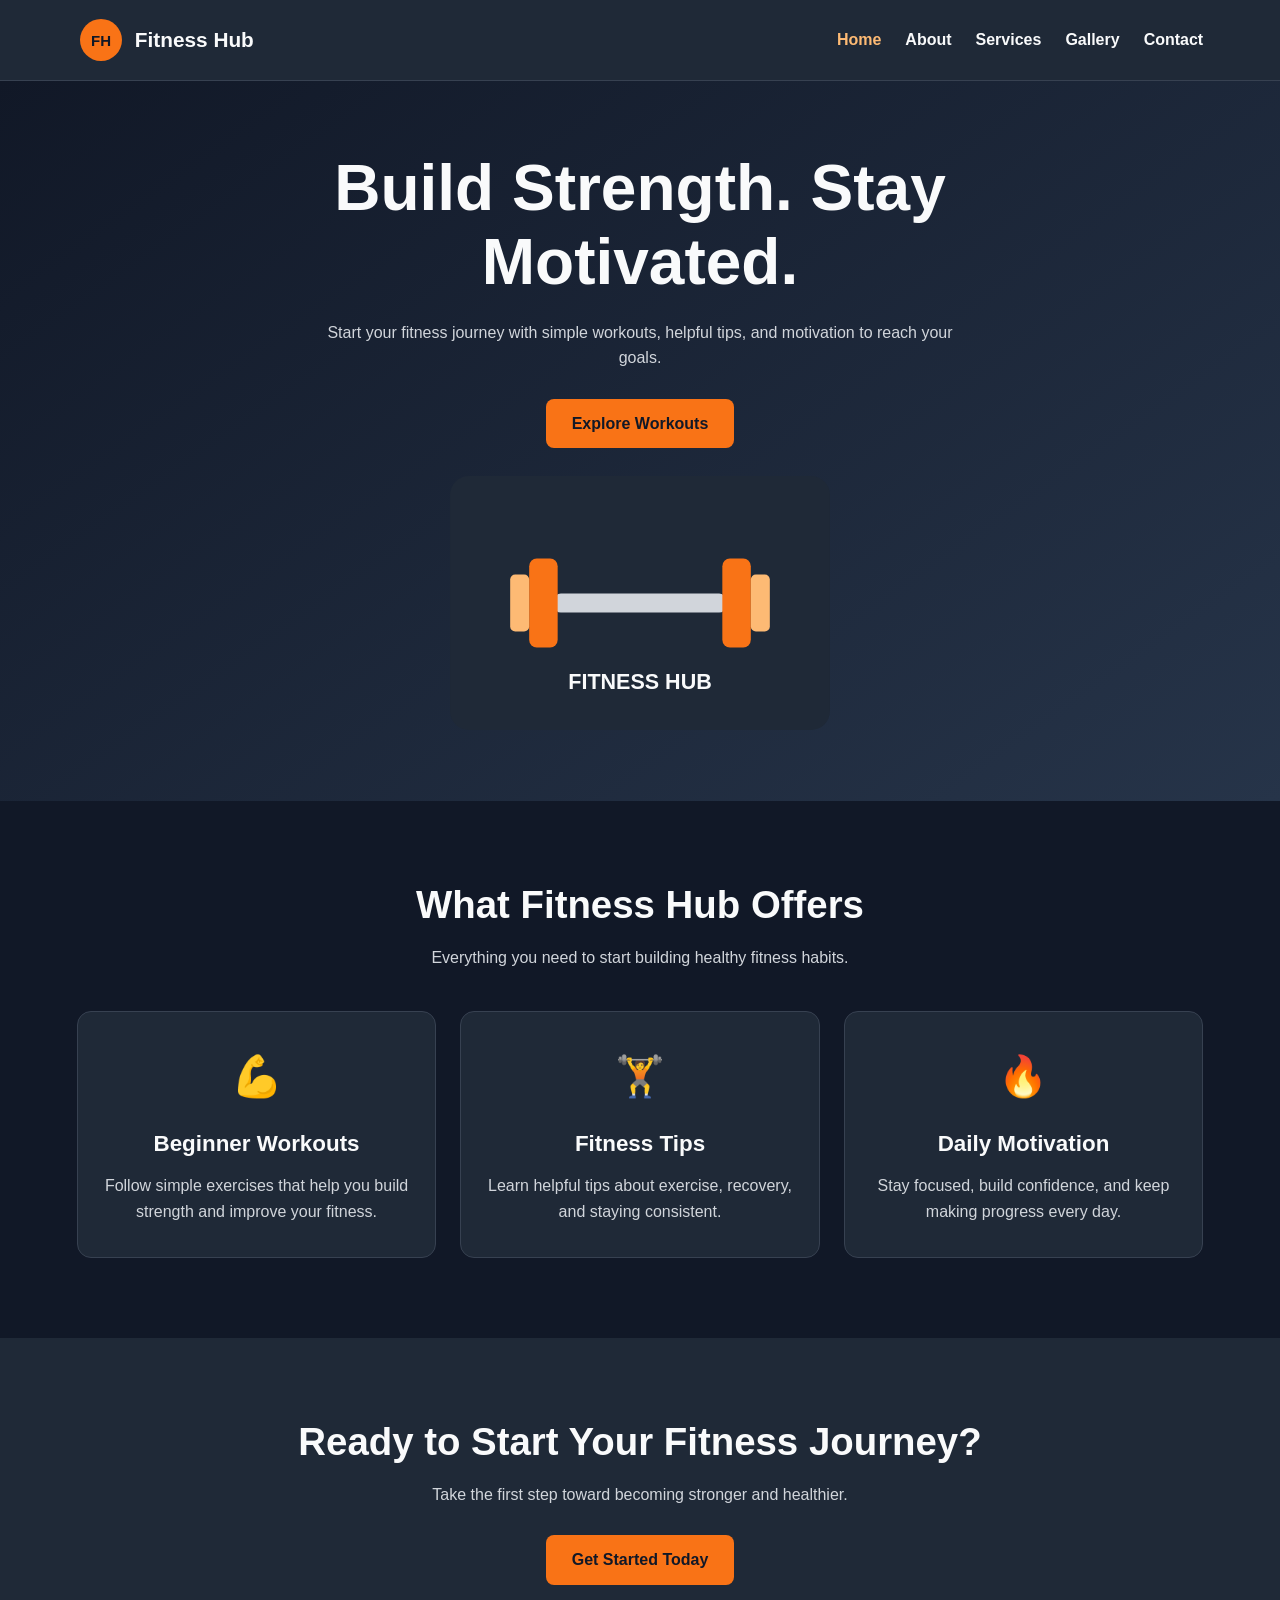
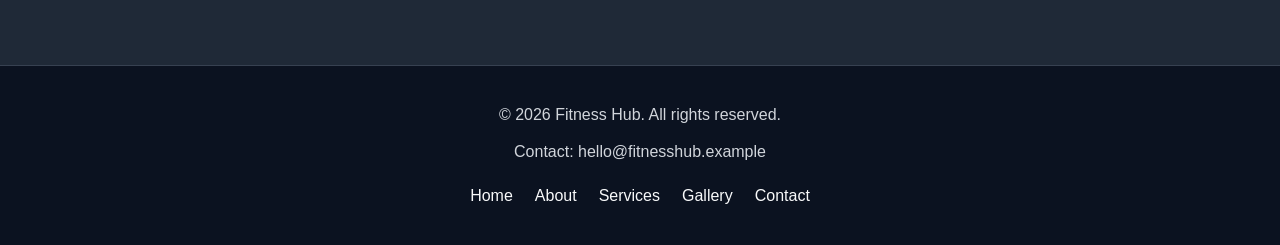
==== index.html @ 4928e771 "Add files via upload" ====
<!DOCTYPE html>
<html lang="en">
<head>
    <!-- This is the page setup.
         It tells the browser how to display the website and
         helps the page fit correctly on phones and computers. -->
    <meta charset="UTF-8">
    <meta name="viewport" content="width=device-width, initial-scale=1.0">
    <meta name="description" content="Fitness Hub helps beginners build strength, learn workouts, and stay motivated.">
    <title>Fitness Hub | Home</title>

    <!-- This connects the shared CSS file to the homepage.
         The CSS controls colors, spacing, layout, and responsive design. -->
    <link rel="stylesheet" href="css/style.css">
</head>

<body>

    <!-- This is the sticky website header.
         It displays the logo and links to all five pages.
         The same header will be used throughout the website. -->
    <header class="site-header">

        <!-- This is a temporary SVG logo.
             The circle represents fitness and the text shows the
             website name. A custom logo will replace it later. -->
        <a href="index.html" class="logo" aria-label="Fitness Hub Home">
            <svg width="48" height="48" viewBox="0 0 48 48"
                 role="img" aria-label="Fitness Hub logo">
                <circle cx="24" cy="24" r="21" fill="#f97316"></circle>
                <text x="24" y="30" text-anchor="middle"
                      fill="#111827" font-size="15"
                      font-weight="bold">FH</text>
            </svg>
            <span>Fitness Hub</span>
        </a>

        <!-- This is the mobile menu button.
             On smaller screens, it allows visitors to open
             and close the navigation links. -->
        <button class="menu-toggle"
                type="button"
                aria-label="Open navigation menu"
                aria-expanded="false"
                aria-controls="main-navigation">
            &#9776;
        </button>

        <!-- This is the main navigation.
             It connects all five website pages so visitors
             can move around the site easily. -->
        <nav id="main-navigation" class="site-nav" aria-label="Main navigation">
            <a href="index.html" aria-current="page">Home</a>
            <a href="about.html">About</a>
            <a href="services.html">Services</a>
            <a href="gallery.html">Gallery</a>
            <a href="contact.html">Contact</a>
        </nav>

    </header>

    <!-- This is the main content of the homepage.
         It contains the introduction, fitness features,
         and buttons that guide visitors to other pages. -->
    <main>

        <!-- This is the hero section.
             It introduces Fitness Hub with a headline,
             short description, image, and action button.
             CSS will make this section at least 80vh tall. -->
        <section class="hero" aria-labelledby="hero-title">

            <div class="hero-content">
                <h1 id="hero-title">Build Strength. Stay Motivated.</h1>

                <p>
                    Start your fitness journey with simple workouts,
                    helpful tips, and motivation to reach your goals.
                </p>

                <!-- This button takes visitors to the Services page.
                     It helps beginners find workout options. -->
                <a href="services.html" class="btn btn-primary">
                    Explore Workouts
                </a>
            </div>

            <!-- This is the homepage fitness image.
                 The alt text describes the picture for visitors
                 who use screen readers. -->
            <img src="img/fitness-hero.svg"
                 alt="Illustration of fitness equipment including a dumbbell"
                 class="hero-image">

        </section>

        <!-- This is the features section.
             It shows three main benefits of Fitness Hub.
             CSS Grid or Flexbox will arrange the cards in
             a row on computers and stack them on phones. -->
        <section class="features" aria-labelledby="features-title">

            <div class="section-heading">
                <h2 id="features-title">What Fitness Hub Offers</h2>

                <p>
                    Everything you need to start building
                    healthy fitness habits.
                </p>
            </div>

            <div class="feature-grid">

                <!-- This card introduces beginner workouts.
                     It helps visitors understand that the
                     exercises are easy to follow. -->
                <article class="feature-card">
                    <div class="feature-icon" aria-hidden="true">💪</div>
                    <h3>Beginner Workouts</h3>
                    <p>
                        Follow simple exercises that help you
                        build strength and improve your fitness.
                    </p>
                </article>

                <!-- This card introduces fitness guidance.
                     It shows visitors how the website can
                     help them develop better habits. -->
                <article class="feature-card">
                    <div class="feature-icon" aria-hidden="true">🏋️</div>
                    <h3>Fitness Tips</h3>
                    <p>
                        Learn helpful tips about exercise,
                        recovery, and staying consistent.
                    </p>
                </article>

                <!-- This card introduces motivation.
                     It encourages visitors to keep working
                     toward their personal fitness goals. -->
                <article class="feature-card">
                    <div class="feature-icon" aria-hidden="true">🔥</div>
                    <h3>Daily Motivation</h3>
                    <p>
                        Stay focused, build confidence, and
                        keep making progress every day.
                    </p>
                </article>

            </div>
        </section>

        <!-- This is the second call-to-action section.
             It encourages visitors to contact Fitness Hub
             after learning about the website's features. -->
        <section class="cta-section" aria-labelledby="cta-title">

            <h2 id="cta-title">Ready to Start Your Fitness Journey?</h2>

            <p>
                Take the first step toward becoming
                stronger and healthier.
            </p>

            <a href="contact.html" class="btn btn-primary">
                Get Started Today
            </a>

        </section>

    </main>

    <!-- This is the shared website footer.
         It shows copyright information, contact details,
         and navigation links at the bottom of every page. -->
    <footer class="site-footer">

        <p>&copy; 2026 Fitness Hub. All rights reserved.</p>

        <p>
            Contact:
            <a href="mailto:hello@fitnesshub.example">
                hello@fitnesshub.example
            </a>
        </p>

        <!-- These footer links give visitors another way
             to navigate the five pages of the website. -->
        <nav class="footer-nav" aria-label="Footer navigation">
            <a href="index.html">Home</a>
            <a href="about.html">About</a>
            <a href="services.html">Services</a>
            <a href="gallery.html">Gallery</a>
            <a href="contact.html">Contact</a>
        </nav>

    </footer>

    <!-- This connects the shared JavaScript file.
         The script will control the mobile hamburger menu
         and can support other interactive features later. -->
    <script src="js/script.js"></script>

</body>
</html>
---- css/style.css ----
/* These are the website's main colors and fonts.
   CSS variables keep the design consistent across all five pages.
   Changing one variable updates every place that uses it. */
:root {
    --background: #111827;
    --surface: #1f2937;
    --primary: #f97316;
    --accent: #fdba74;
    --text: #f9fafb;
    --muted: #d1d5db;
}

/* This resets default spacing and sets box sizing.
   Border-box includes padding and borders in element widths.
   This makes responsive layouts easier to control. */
* {
    box-sizing: border-box;
    margin: 0;
    padding: 0;
}

/* This styles the whole website.
   It uses a dark background, light text, and fluid body text.
   clamp() makes the font size adjust to different screens. */
body {
    font-family: Arial, sans-serif;
    font-size: clamp(1rem, 1.2vw, 1.125rem);
    line-height: 1.6;
    background-color: var(--background);
    color: var(--text);
}

/* These rules prevent images from overflowing.
   The width adjusts to the available space.
   Height auto keeps the image's original proportions. */
img {
    max-width: 100%;
    height: auto;
}

/* These rules make links inherit readable colors.
   The underline on hover helps visitors recognize links. */
a {
    color: inherit;
    text-decoration: none;
}

a:hover {
    text-decoration: underline;
}

/* This is the sticky header shared by all five pages.
   Flexbox puts the logo on the left and navigation on the right.
   Sticky positioning keeps the header visible while scrolling. */
.site-header {
    display: flex;
    justify-content: space-between;
    align-items: center;
    position: sticky;
    top: 0;
    z-index: 100;
    padding: 16px 6%;
    background-color: var(--surface);
    border-bottom: 1px solid #374151;
}

/* This styles the Fitness Hub logo.
   Flexbox places the SVG circle next to the website name.
   The gap creates space between the two parts. */
.logo {
    display: flex;
    align-items: center;
    gap: 10px;
    font-size: 1.3rem;
    font-weight: bold;
}

.logo:hover {
    text-decoration: none;
}

/* This styles the navigation links.
   Flexbox arranges them in one horizontal row.
   The gap keeps the links separated and easy to click. */
.site-nav {
    display: flex;
    align-items: center;
    gap: 24px;
}

.site-nav a {
    font-weight: 600;
    transition: color 0.2s ease;
}

/* These rules highlight navigation interactions.
   The orange color makes the current or hovered page clearer.
   This helps visitors understand where they are. */
.site-nav a:hover,
.site-nav a[aria-current="page"] {
    color: var(--accent);
}

/* This is the hamburger menu button.
   It stays hidden on desktop because the full navigation fits.
   It becomes visible on screens smaller than 768px. */
.menu-toggle {
    display: none;
    background: none;
    border: 1px solid var(--muted);
    border-radius: 6px;
    color: var(--text);
    font-size: 1.6rem;
    padding: 4px 12px;
    cursor: pointer;
}

/* This is the large homepage hero section.
   Flexbox centers the content vertically and horizontally.
   min-height: 80vh makes it fill most of the screen. */
.hero {
    min-height: 80vh;
    min-height: 80dvh;
    display: flex;
    flex-direction: column;
    justify-content: center;
    align-items: center;
    text-align: center;
    gap: 28px;
    padding: 70px 6%;
    background: linear-gradient(145deg, #111827, #263449);
}

/* This limits the width of the hero text.
   It keeps long sentences from stretching across the screen.
   A narrower text area is easier to read. */
.hero-content {
    max-width: 850px;
}

/* This is the main homepage headline.
   clamp() makes it large on desktop and smaller on phones.
   The bold text creates a strong first impression. */
h1 {
    font-size: clamp(2.3rem, 5vw, 4.5rem);
    line-height: 1.15;
    margin-bottom: 20px;
}

/* This styles section headings throughout the website.
   clamp() changes their size smoothly across screens.
   Consistent headings help visitors understand each section. */
h2 {
    font-size: clamp(1.7rem, 3vw, 2.6rem);
    line-height: 1.25;
    margin-bottom: 16px;
}

/* This styles paragraph text.
   clamp() adjusts the size to improve readability.
   The muted color separates descriptions from headings. */
p {
    font-size: clamp(1rem, 1.2vw, 1.125rem);
    color: var(--muted);
}

/* This adds spacing below the hero description.
   The space separates the text from the button.
   It makes the call to action easier to notice. */
.hero-content p {
    max-width: 650px;
    margin: 0 auto 28px;
}

/* This styles the homepage fitness illustration.
   The maximum width keeps it from becoming too large.
   The responsive width allows it to shrink on phones. */
.hero-image {
    width: min(100%, 380px);
    height: auto;
}

/* These rules create reusable website buttons.
   Inline-flex centers the text inside each button.
   Padding and rounded corners make the buttons easy to use. */
.btn {
    display: inline-flex;
    justify-content: center;
    align-items: center;
    min-height: 48px;
    padding: 12px 26px;
    border-radius: 8px;
    font-weight: bold;
    transition: background-color 0.2s ease, transform 0.2s ease;
}

/* This styles the main orange buttons.
   The dark text contrasts with the orange background.
   The hover effect shows when a visitor points at a button. */
.btn-primary {
    background-color: var(--primary);
    color: #111827;
}

.btn-primary:hover {
    background-color: var(--accent);
    text-decoration: none;
    transform: translateY(-2px);
}

/* This is the homepage features section.
   The padding gives the section room around its content.
   It separates the feature cards from the hero. */
.features {
    padding: 80px 6%;
}

/* This centers the heading above the feature cards.
   The bottom margin separates the heading from the cards.
   It makes the section easier to scan. */
.section-heading {
    text-align: center;
    margin-bottom: 40px;
}

/* This is the responsive feature card layout.
   CSS Grid creates three equal columns on desktop.
   The media query changes the cards to one column on phones. */
.feature-grid {
    display: grid;
    grid-template-columns: repeat(3, minmax(0, 1fr));
    gap: 24px;
    max-width: 1200px;
    margin: 0 auto;
}

/* This styles each fitness feature card.
   The surface background separates cards from the page.
   Padding and rounded corners make the content organized. */
.feature-card {
    background-color: var(--surface);
    padding: 32px 24px;
    border-radius: 14px;
    border: 1px solid #374151;
    text-align: center;
}

/* This styles the icons above the feature titles.
   The larger size makes each feature easy to recognize.
   The bottom margin separates icons from headings. */
.feature-icon {
    font-size: 2.5rem;
    margin-bottom: 18px;
}

/* This styles the titles inside the feature cards.
   The margin separates each title from its description.
   The heading size helps organize the information. */
.feature-card h3 {
    font-size: 1.4rem;
    margin-bottom: 12px;
}

/* This is the second call-to-action section.
   It encourages visitors to take the next step.
   Centered text and spacing make the button stand out. */
.cta-section {
    text-align: center;
    padding: 80px 6%;
    background-color: var(--surface);
}

/* This creates space between the CTA text and button.
   The spacing makes the section easier to read.
   It keeps the button from touching the description. */
.cta-section p {
    margin-bottom: 28px;
}

/* This is the footer shared by all five pages.
   It contains copyright, contact information, and links.
   The centered layout keeps the bottom of the site organized. */
.site-footer {
    padding: 36px 6%;
    text-align: center;
    background-color: #0b1220;
    border-top: 1px solid #374151;
}

/* This separates footer paragraphs.
   The spacing keeps copyright and contact information readable.
   It also helps the footer look less crowded. */
.site-footer p {
    margin-bottom: 12px;
}

/* This styles the footer navigation.
   Flexbox arranges links neatly and allows them to wrap.
   Wrapping prevents overflow on narrow screens. */
.footer-nav {
    display: flex;
    justify-content: center;
    flex-wrap: wrap;
    gap: 12px 22px;
    margin-top: 18px;
}

/* This styles keyboard focus.
   The orange outline shows which link or button is selected.
   It helps visitors who navigate without a mouse. */
a:focus-visible,
button:focus-visible {
    outline: 3px solid var(--accent);
    outline-offset: 4px;
}

/* These are the mobile responsive rules.
   At 767px or smaller, navigation becomes a hamburger menu.
   The feature cards stack so the page fits phone screens. */
@media (max-width: 767px) {

    /* This displays the hamburger button on phones.
       Visitors can use it to access the five navigation links.
       It replaces the full desktop navigation row. */
    .menu-toggle {
        display: block;
    }

    /* This hides the navigation until JavaScript opens it.
       Absolute positioning places it below the header.
       This keeps the mobile header compact. */
    .site-nav {
        display: none;
        position: absolute;
        top: 100%;
        left: 0;
        right: 0;
        flex-direction: column;
        align-items: stretch;
        gap: 0;
        padding: 12px 6%;
        background-color: var(--surface);
        border-bottom: 1px solid #374151;
    }

    /* JavaScript adds the open class when the menu is clicked.
       Display flex reveals the navigation links.
       This makes all five pages accessible on phones. */
    .site-nav.open {
        display: flex;
    }

    /* These rules give mobile navigation links a larger tap area.
       Padding makes them easier to select on a touchscreen.
       Each link occupies its own row. */
    .site-nav a {
        padding: 12px 8px;
    }

    /* This changes feature cards to a single column.
       Each card gets the full available width.
       It prevents horizontal scrolling on narrow phones. */
    .feature-grid {
        grid-template-columns: 1fr;
    }

    /* This reduces section spacing on small screens.
       Smaller padding leaves more room for content.
       The website stays comfortable to read at 360px. */
    .features,
    .cta-section {
        padding: 55px 6%;
    }

    /* This adjusts hero spacing on phones.
       The content remains centered and the image can shrink.
       The layout stays readable without horizontal scrolling. */
    .hero {
        padding: 55px 6%;
    }
}
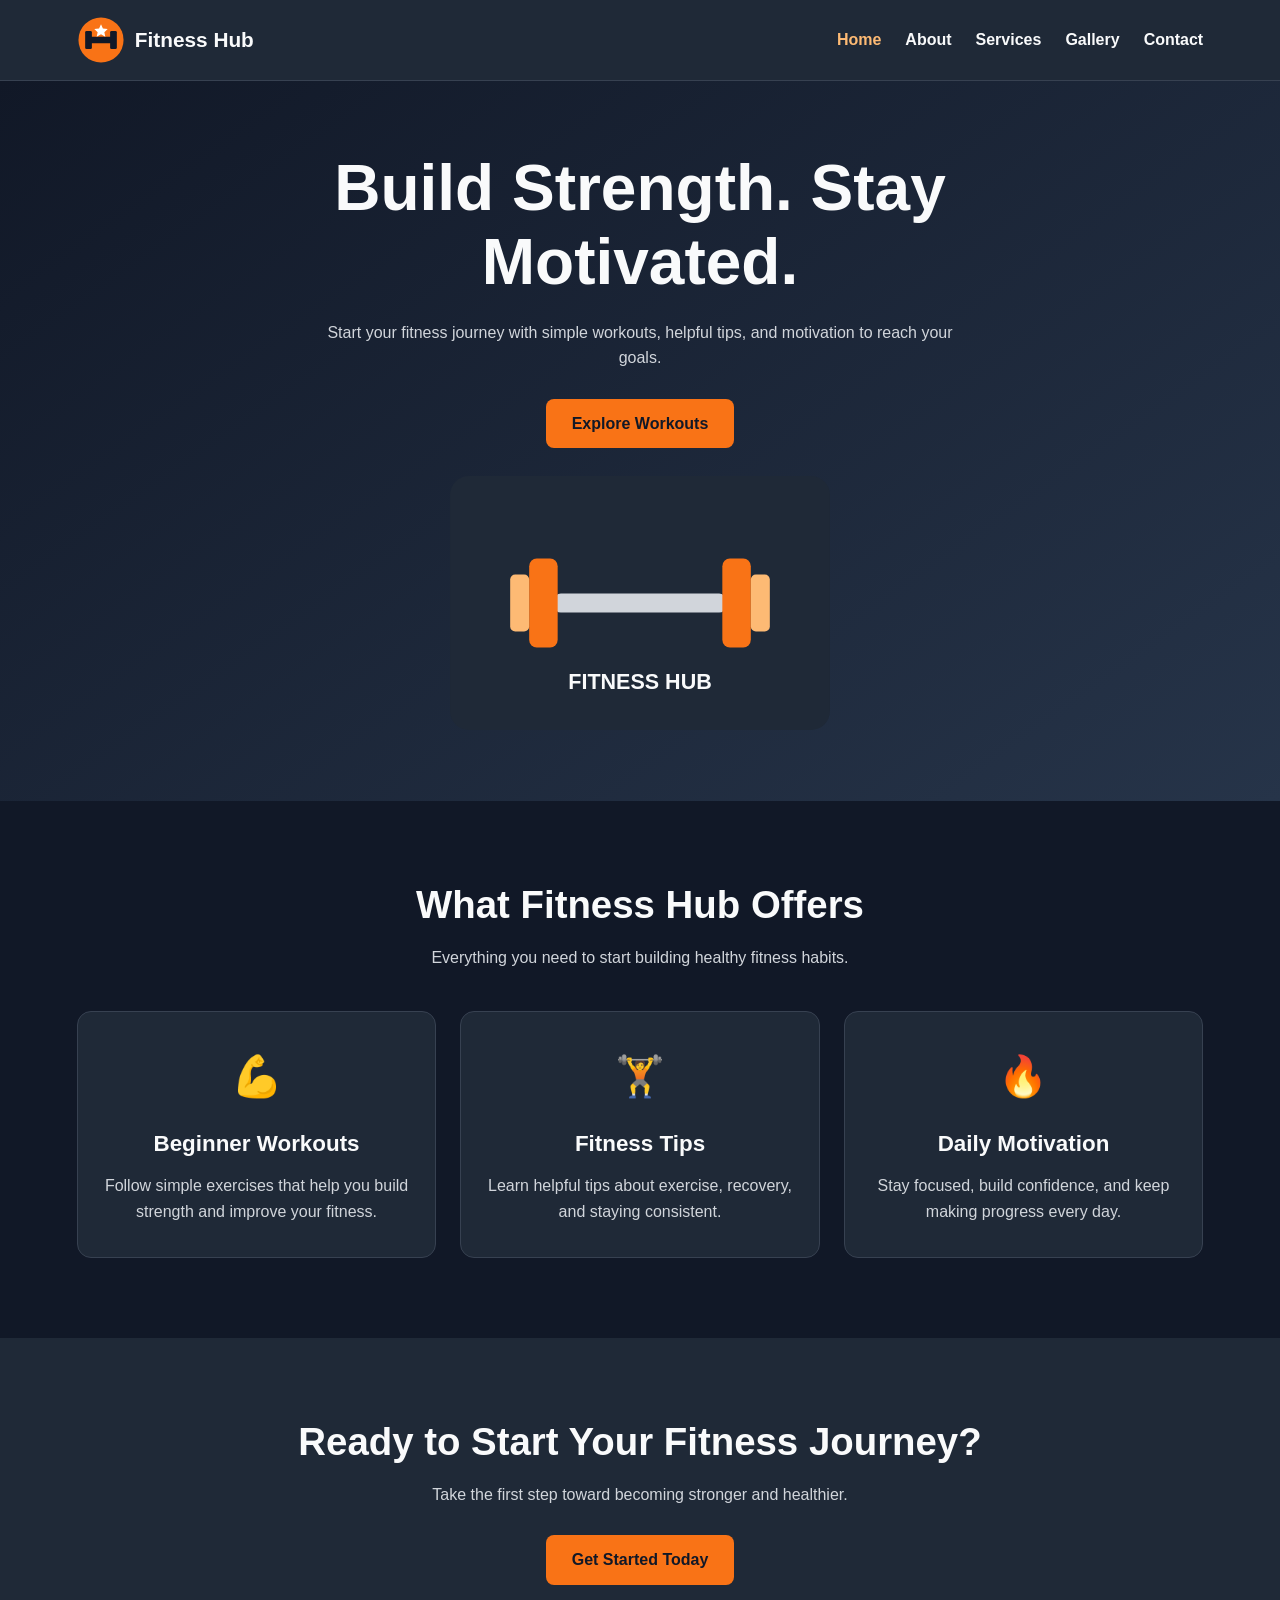
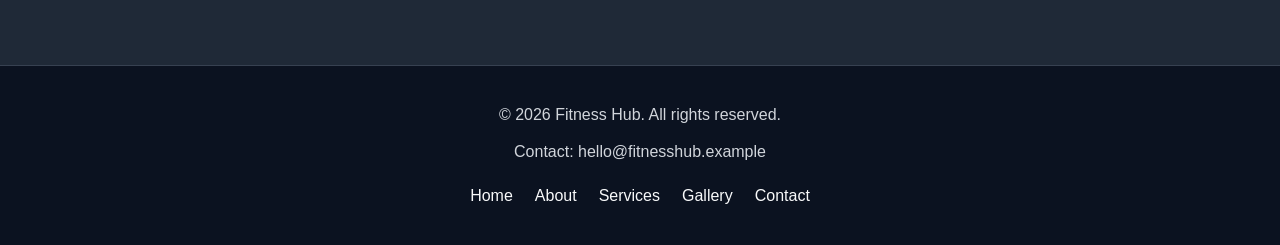
==== commit d89c96ba: "Update Home page logo" ====
--- a/index.html
+++ b/index.html
@@ -26,14 +26,10 @@
              The circle represents fitness and the text shows the
              website name. A custom logo will replace it later. -->
         <a href="index.html" class="logo" aria-label="Fitness Hub Home">
-            <svg width="48" height="48" viewBox="0 0 48 48"
-                 role="img" aria-label="Fitness Hub logo">
-                <circle cx="24" cy="24" r="21" fill="#f97316"></circle>
-                <text x="24" y="30" text-anchor="middle"
-                      fill="#111827" font-size="15"
-                      font-weight="bold">FH</text>
-            </svg>
-            <span>Fitness Hub</span>
+           <img src="img/logo.svg"
+     alt="Fitness Hub dumbbell logo"
+     width="48"
+     height="48">            <span>Fitness Hub</span>
         </a>
 
         <!-- This is the mobile menu button.
--- a/css/style.css
+++ b/css/style.css
@@ -380,3 +380,137 @@
         padding: 55px 6%;
     }
 }
+
+/* FITNESS HUB - ABOUT PAGE */
+
+.about-hero {
+    text-align: center;
+    padding: 80px 20px;
+    background: #1f2937;
+}
+
+.about-hero h1 {
+    font-size: clamp(2rem, 5vw, 3.5rem);
+    color: #f97316;
+    margin-bottom: 20px;
+}
+
+.about-hero p {
+    max-width: 650px;
+    margin: 0 auto;
+    color: #f9fafb;
+    line-height: 1.7;
+}
+
+/* Our Story - Two Column Grid */
+
+.about-story {
+    display: grid;
+    grid-template-columns: 1fr 1fr;
+    gap: 32px;
+    align-items: center;
+    max-width: 1200px;
+    margin: 0 auto;
+    padding: 70px 24px;
+}
+
+.story-text h2 {
+    color: #f97316;
+    margin-bottom: 20px;
+}
+
+.story-text p {
+    color: #f9fafb;
+    line-height: 1.8;
+    margin-bottom: 16px;
+}
+
+.story-image img {
+    display: block;
+    width: 100%;
+    height: auto;
+    border-radius: 12px;
+}
+
+/* Fitness Values */
+
+.about-values {
+    padding: 70px 24px;
+    background: #1f2937;
+    text-align: center;
+}
+
+.about-values h2 {
+    color: #f97316;
+    margin-bottom: 35px;
+}
+
+.values-grid {
+    display: grid;
+    grid-template-columns: repeat(auto-fit, minmax(240px, 1fr));
+    gap: 24px;
+    max-width: 1200px;
+    margin: 0 auto;
+}
+
+.value-card {
+    background: #111827;
+    border-radius: 12px;
+    padding: 30px 24px;
+    text-align: center;
+}
+
+.value-card svg {
+    margin-bottom: 15px;
+}
+
+.value-card h3 {
+    color: #fdba74;
+    margin-bottom: 12px;
+}
+
+.value-card p {
+    color: #f9fafb;
+    line-height: 1.7;
+}
+
+/* Mission Statement */
+
+.mission-callout {
+    max-width: 900px;
+    margin: 60px auto;
+    padding: 30px;
+    border-left: 6px solid #f97316;
+    background: #1f2937;
+}
+
+.mission-callout h2 {
+    color: #fdba74;
+    margin-bottom: 15px;
+}
+
+.mission-callout p {
+    line-height: 1.8;
+}
+
+/* Mobile Layout */
+
+@media (max-width: 600px) {
+    .about-story {
+        grid-template-columns: 1fr;
+        padding: 40px 20px;
+    }
+
+    .about-hero {
+        padding: 55px 20px;
+    }
+
+    .values-grid {
+        grid-template-columns: 1fr;
+    }
+
+    .mission-callout {
+        margin: 35px 20px;
+        padding: 20px;
+    }
+}
